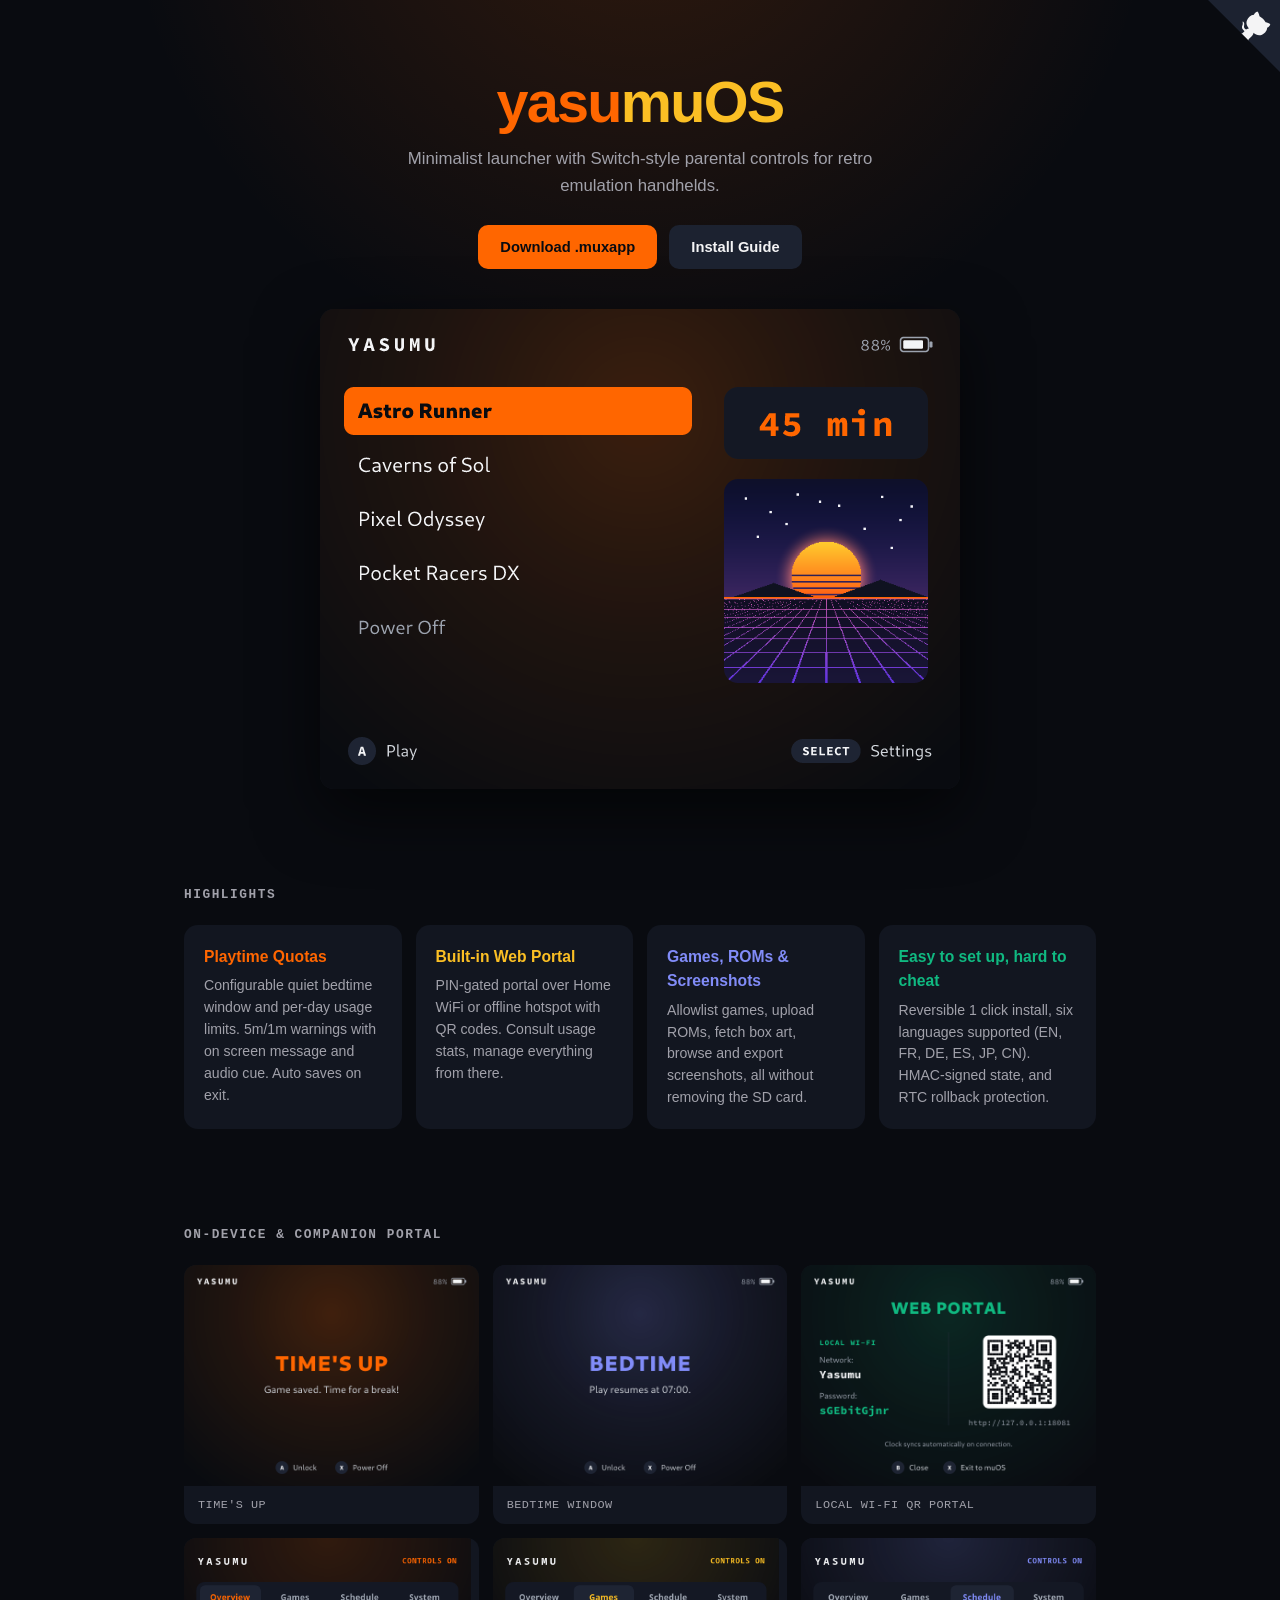
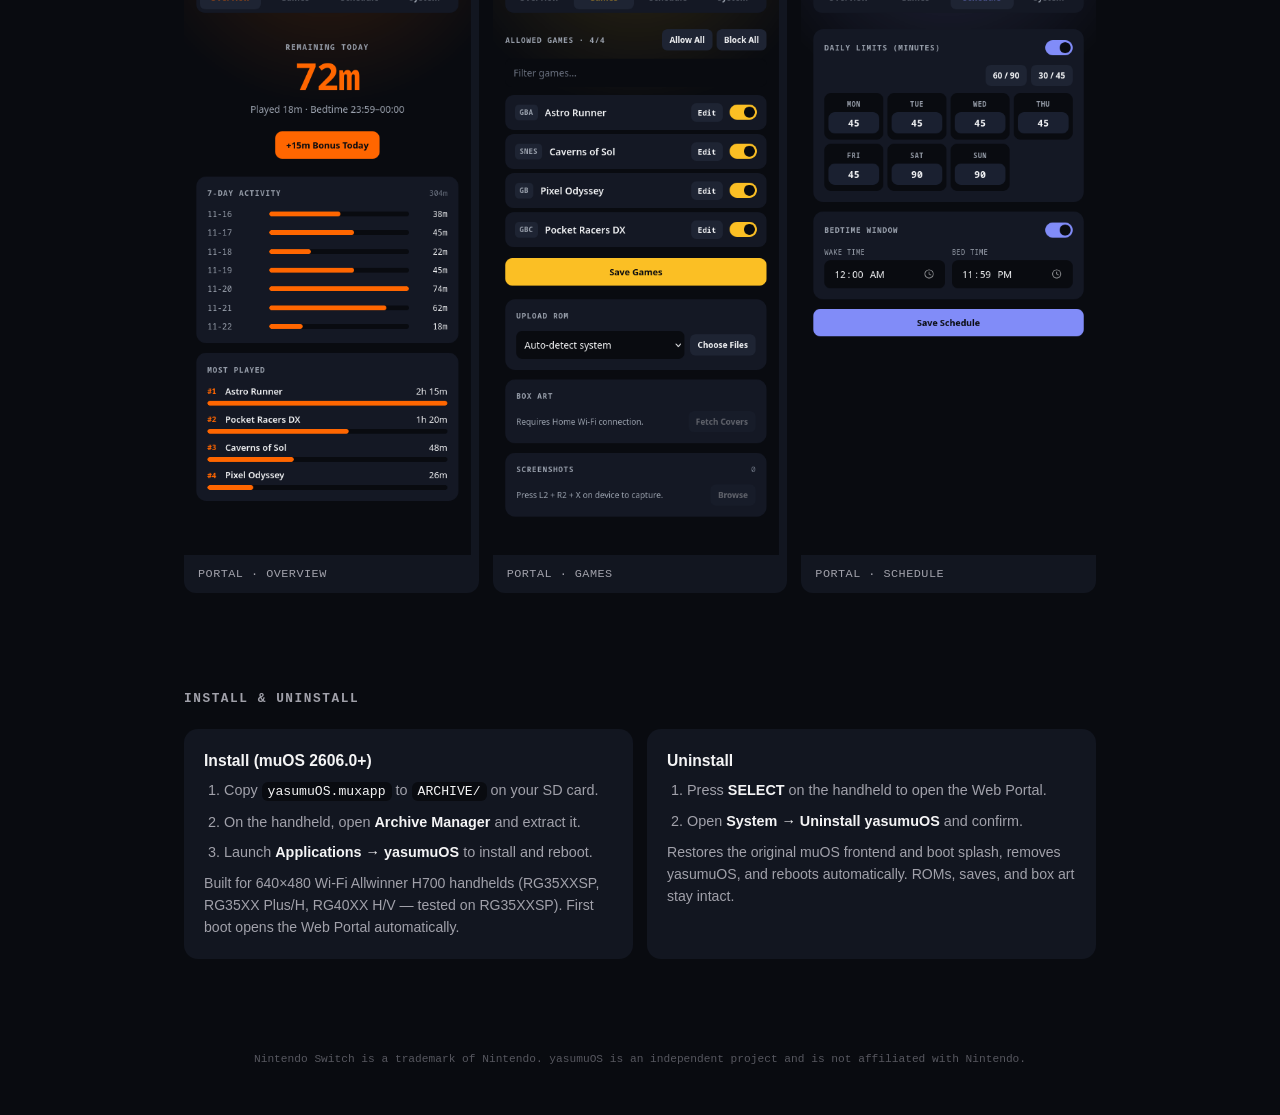
==== docs/index.html @ 2303b462 "Update index.html" ====
<!DOCTYPE html>
<html lang="en">
<head>
<meta charset="utf-8">
<meta name="viewport" content="width=device-width, initial-scale=1">
<title>yasumuOS — Switch-Style Parental Controls for muOS Handhelds</title>
<meta name="description" content="Minimalist launcher with Switch-style parental controls for retro emulation handhelds.">
<style>
  :root {
    --bg: #090B10;
    --surface: #121620;
    --surface-hi: #1C2230;
    --text: #F4F4F5;
    --muted: #A1A1AA;
    --dim: #71717A;
    --orange: #FF6600;
    --amber: #FBBF24;
    --indigo: #818CF8;
    --emerald: #10B981;
    --sans: -apple-system, BlinkMacSystemFont, "Segoe UI", Roboto, Helvetica, Arial, sans-serif;
    --mono: ui-monospace, SFMono-Regular, Menlo, Monaco, Consolas, monospace;
  }
  * { box-sizing: border-box; margin: 0; padding: 0; }
  html { scroll-behavior: smooth; }
  body {
    font-family: var(--sans);
    background: var(--bg);
    color: var(--text);
    line-height: 1.55;
    -webkit-font-smoothing: antialiased;
    min-height: 100vh;
    background-image: radial-gradient(circle 720px at 50% -140px, rgba(255, 102, 0, 0.16), transparent 72%);
    background-repeat: no-repeat;
  }

  /* GitHub Corner */
  .github-corner svg {
    fill: var(--surface-hi);
    color: var(--text);
    position: fixed;
    top: 0;
    right: 0;
    z-index: 50;
    transition: fill 0.2s ease;
  }
  .github-corner:hover svg { fill: var(--orange); color: var(--bg); }
  .github-corner:hover .octo-arm { animation: octocat-wave 560ms ease-in-out; }
  @keyframes octocat-wave {
    0%, 100% { transform: rotate(0); }
    20%, 60% { transform: rotate(-25deg); }
    40%, 80% { transform: rotate(10deg); }
  }
  @media (max-width: 500px) {
    .github-corner:hover .octo-arm { animation: none; }
    .github-corner .octo-arm { animation: octocat-wave 560ms ease-in-out; }
  }

  .wrap {
    max-width: 960px;
    margin: 0 auto;
    padding: 0 24px;
  }

  /* Hero */
  header {
    padding: 72px 0 48px;
    text-align: center;
  }
  .wordmark {
    font-size: clamp(2.4rem, 6vw, 3.6rem);
    font-weight: 800;
    letter-spacing: -0.03em;
    line-height: 1.05;
  }
  .wordmark .yasu { color: var(--orange); }
  .wordmark .muos { color: var(--amber); }
  .tagline {
    margin: 14px auto 0;
    max-width: 540px;
    color: var(--muted);
    font-size: 1.05rem;
  }
  .cta-row {
    margin-top: 26px;
    display: flex;
    gap: 12px;
    justify-content: center;
    flex-wrap: wrap;
  }
  .btn {
    display: inline-flex;
    align-items: center;
    gap: 8px;
    padding: 11px 22px;
    border-radius: 10px;
    font-weight: 700;
    font-size: 0.92rem;
    text-decoration: none;
    transition: opacity 0.15s ease, transform 0.1s ease;
  }
  .btn:active { transform: scale(0.98); }
  .btn-primary { background: var(--orange); color: var(--bg); }
  .btn-primary:hover { opacity: 0.92; }
  .btn-secondary { background: var(--surface-hi); color: var(--text); }
  .btn-secondary:hover { opacity: 0.88; }

  .hero-shot {
    margin: 40px auto 0;
    max-width: 640px;
    border-radius: 14px;
    overflow: hidden;
    background: var(--surface);
    box-shadow: 0 24px 64px rgba(0, 0, 0, 0.6);
  }
  .hero-shot img { display: block; width: 100%; height: auto; }

  /* Sections */
  section { padding: 48px 0; }
  h2 {
    font-family: var(--mono);
    font-size: 0.8rem;
    font-weight: 700;
    letter-spacing: 0.12em;
    text-transform: uppercase;
    color: var(--muted);
    margin-bottom: 20px;
  }

  /* Feature grid */
  .features {
    display: grid;
    grid-template-columns: repeat(auto-fit, minmax(210px, 1fr));
    gap: 14px;
  }
  .card {
    background: var(--surface);
    border-radius: 14px;
    padding: 20px;
  }
  .card h3 {
    font-size: 0.98rem;
    font-weight: 700;
    margin-bottom: 6px;
  }
  .card p {
    font-size: 0.88rem;
    color: var(--muted);
  }
  .c-orange h3 { color: var(--orange); }
  .c-amber h3 { color: var(--amber); }
  .c-indigo h3 { color: var(--indigo); }
  .c-emerald h3 { color: var(--emerald); }

  /* Screenshots */
  .shot-grid {
    display: grid;
    grid-template-columns: repeat(auto-fit, minmax(260px, 1fr));
    gap: 14px;
  }
  .shot {
    background: var(--surface);
    border-radius: 12px;
    overflow: hidden;
  }
  .shot img { display: block; width: 100%; height: auto; }
  .shot figcaption {
    padding: 10px 14px;
    font-family: var(--mono);
    font-size: 0.74rem;
    color: var(--muted);
    letter-spacing: 0.04em;
  }
  .portal-grid {
    margin-top: 14px;
    display: grid;
    grid-template-columns: repeat(3, 1fr);
    gap: 14px;
  }
  @media (max-width: 640px) {
    .portal-grid { grid-template-columns: 1fr; max-width: 320px; margin-left: auto; margin-right: auto; }
  }

  /* Install / Uninstall */
  .two-col {
    display: grid;
    grid-template-columns: repeat(auto-fit, minmax(290px, 1fr));
    gap: 14px;
  }
  ol {
    padding-left: 20px;
    font-size: 0.9rem;
    color: var(--muted);
  }
  ol li { margin-bottom: 8px; }
  ol li strong { color: var(--text); }
  code, pre {
    font-family: var(--mono);
    font-size: 0.82rem;
    background: var(--bg);
    color: var(--text);
    border-radius: 6px;
  }
  code { padding: 2px 6px; }
  pre {
    padding: 12px 14px;
    margin: 10px 0;
    overflow-x: auto;
  }
  .note {
    margin-top: 10px;
    font-size: 0.82rem;
    color: var(--dim);
  }

  footer {
    padding: 36px 0 48px;
    text-align: center;
    font-family: var(--mono);
    font-size: 0.76rem;
    color: var(--dim);
  }
  footer a { color: var(--muted); text-decoration: none; }
  footer a:hover { color: var(--text); }
</style>
</head>
<body>

<a href="https://github.com/t0mg/yasumuOS" class="github-corner" aria-label="View source on GitHub">
  <svg width="72" height="72" viewBox="0 0 250 250" aria-hidden="true">
    <path d="M0,0 L115,115 L130,115 L142,142 L250,250 L250,0 Z"></path>
    <path d="M128.3,109.0 C113.8,99.7 119.0,89.6 119.0,89.6 C122.0,82.7 120.5,78.6 120.5,78.6 C119.2,72.0 123.4,76.3 123.4,76.3 C127.3,80.9 125.5,87.3 125.5,87.3 C122.9,97.6 130.6,101.9 134.4,103.2" fill="currentColor" style="transform-origin: 130px 106px;" class="octo-arm"></path>
    <path d="M115.0,115.0 C114.9,115.1 118.7,116.5 119.8,115.4 L133.7,101.6 C136.9,99.2 139.9,98.4 142.2,98.6 C133.8,88.0 127.5,74.4 143.8,58.0 C148.5,53.4 154.0,51.2 159.7,51.0 C160.3,49.4 163.2,43.6 171.4,40.1 C171.4,40.1 176.1,42.5 178.8,56.2 C183.1,58.6 187.2,61.8 190.9,65.4 C194.5,69.0 197.7,73.2 200.1,77.6 C213.8,80.2 216.3,84.9 216.3,84.9 C212.7,93.1 206.9,96.0 205.4,96.6 C205.1,102.4 203.0,107.8 198.3,112.5 C181.9,128.9 168.3,122.5 157.7,114.1 C157.9,116.9 156.7,120.9 152.7,124.9 L141.0,136.5 C139.8,137.7 141.6,141.9 141.8,141.8 Z" fill="currentColor" class="octo-body"></path>
  </svg>
</a>

<div class="wrap">
  <header>
    <h1 class="wordmark"><span class="yasu">yasu</span><span class="muos">muOS</span></h1>
    <p class="tagline">Minimalist launcher with Switch-style parental controls for retro emulation handhelds.</p>
    <div class="cta-row">
      <a class="btn btn-primary" href="https://github.com/t0mg/yasumuOS/releases/latest">Download .muxapp</a>
      <a class="btn btn-secondary" href="#install">Install Guide</a>
    </div>
    <figure class="hero-shot">
      <img src="images/launcher.png" alt="yasumuOS game launcher with box art and remaining playtime">
    </figure>
  </header>

  <section>
    <h2>Highlights</h2>
    <div class="features">
      <div class="card c-orange">
        <h3>Playtime Quotas</h3>
        <p>Configurable quiet bedtime window and per-day usage limits. 5m/1m warnings with on screen message and audio cue. Auto saves on exit.</p>
      </div>
      <div class="card c-amber">
        <h3>Built-in Web Portal</h3>
        <p>PIN-gated portal over Home WiFi or offline hotspot with QR codes. Consult usage stats, manage everything from there.</p>
      </div>
      <div class="card c-indigo">
        <h3>Games, ROMs &amp; Screenshots</h3>
        <p>Allowlist games, upload ROMs, fetch box art, browse and export screenshots, all without removing the SD card.</p>
      </div>
      <div class="card c-emerald">
        <h3>Easy to set up, hard to cheat</h3>
        <p>Reversible 1 click install, six languages supported (EN, FR, DE, ES, JP, CN). HMAC-signed state, and RTC rollback protection.</p>
      </div>
    </div>
  </section>

  <section>
    <h2>On-Device &amp; Companion Portal</h2>
    <div class="shot-grid">
      <figure class="shot">
        <img src="images/time-up.png" alt="Time's Up lock screen">
        <figcaption>TIME'S UP</figcaption>
      </figure>
      <figure class="shot">
        <img src="images/bedtime.png" alt="Bedtime lock screen">
        <figcaption>BEDTIME WINDOW</figcaption>
      </figure>
      <figure class="shot">
        <img src="images/portal-qr.png" alt="On-device Web Portal QR screen">
        <figcaption>LOCAL WI-FI QR PORTAL</figcaption>
      </figure>
    </div>
    <div class="portal-grid">
      <figure class="shot">
        <img src="images/web-overview.png" alt="Web Portal Overview tab">
        <figcaption>PORTAL · OVERVIEW</figcaption>
      </figure>
      <figure class="shot">
        <img src="images/web-games.png" alt="Web Portal Games tab">
        <figcaption>PORTAL · GAMES</figcaption>
      </figure>
      <figure class="shot">
        <img src="images/web-schedule.png" alt="Web Portal Schedule tab">
        <figcaption>PORTAL · SCHEDULE</figcaption>
      </figure>
    </div>
  </section>

  <section id="install">
    <h2>Install &amp; Uninstall</h2>
    <div class="two-col">
      <div class="card">
        <h3>Install (muOS 2606.0+)</h3>
        <ol>
          <li>Copy <code>yasumuOS.muxapp</code> to <code>ARCHIVE/</code> on your SD card.</li>
          <li>On the handheld, open <strong>Archive Manager</strong> and extract it.</li>
          <li>Launch <strong>Applications → yasumuOS</strong> to install and reboot.</li>
        </ol>
        <p class="note">Built for 640×480 Wi-Fi Allwinner H700 handhelds (RG35XXSP, RG35XX Plus/H, RG40XX H/V — tested on RG35XXSP). First boot opens the Web Portal automatically.</p>
      </div>
      <div class="card">
        <h3>Uninstall</h3>
        <ol>
          <li>Press <strong>SELECT</strong> on the handheld to open the Web Portal.</li>
          <li>Open <strong>System → Uninstall yasumuOS</strong> and confirm.</li>
        </ol>
        <p class="note">Restores the original muOS frontend and boot splash, removes yasumuOS, and reboots automatically. ROMs, saves, and box art stay intact.</p>
      </div>
    </div>
  </section>

  <footer>
    <div style="margin-top:8px; font-size:0.7rem; opacity:0.75;">Nintendo Switch is a trademark of Nintendo. yasumuOS is an independent project and is not affiliated with Nintendo.</div>
  </footer>
</div>

</body>
</html>
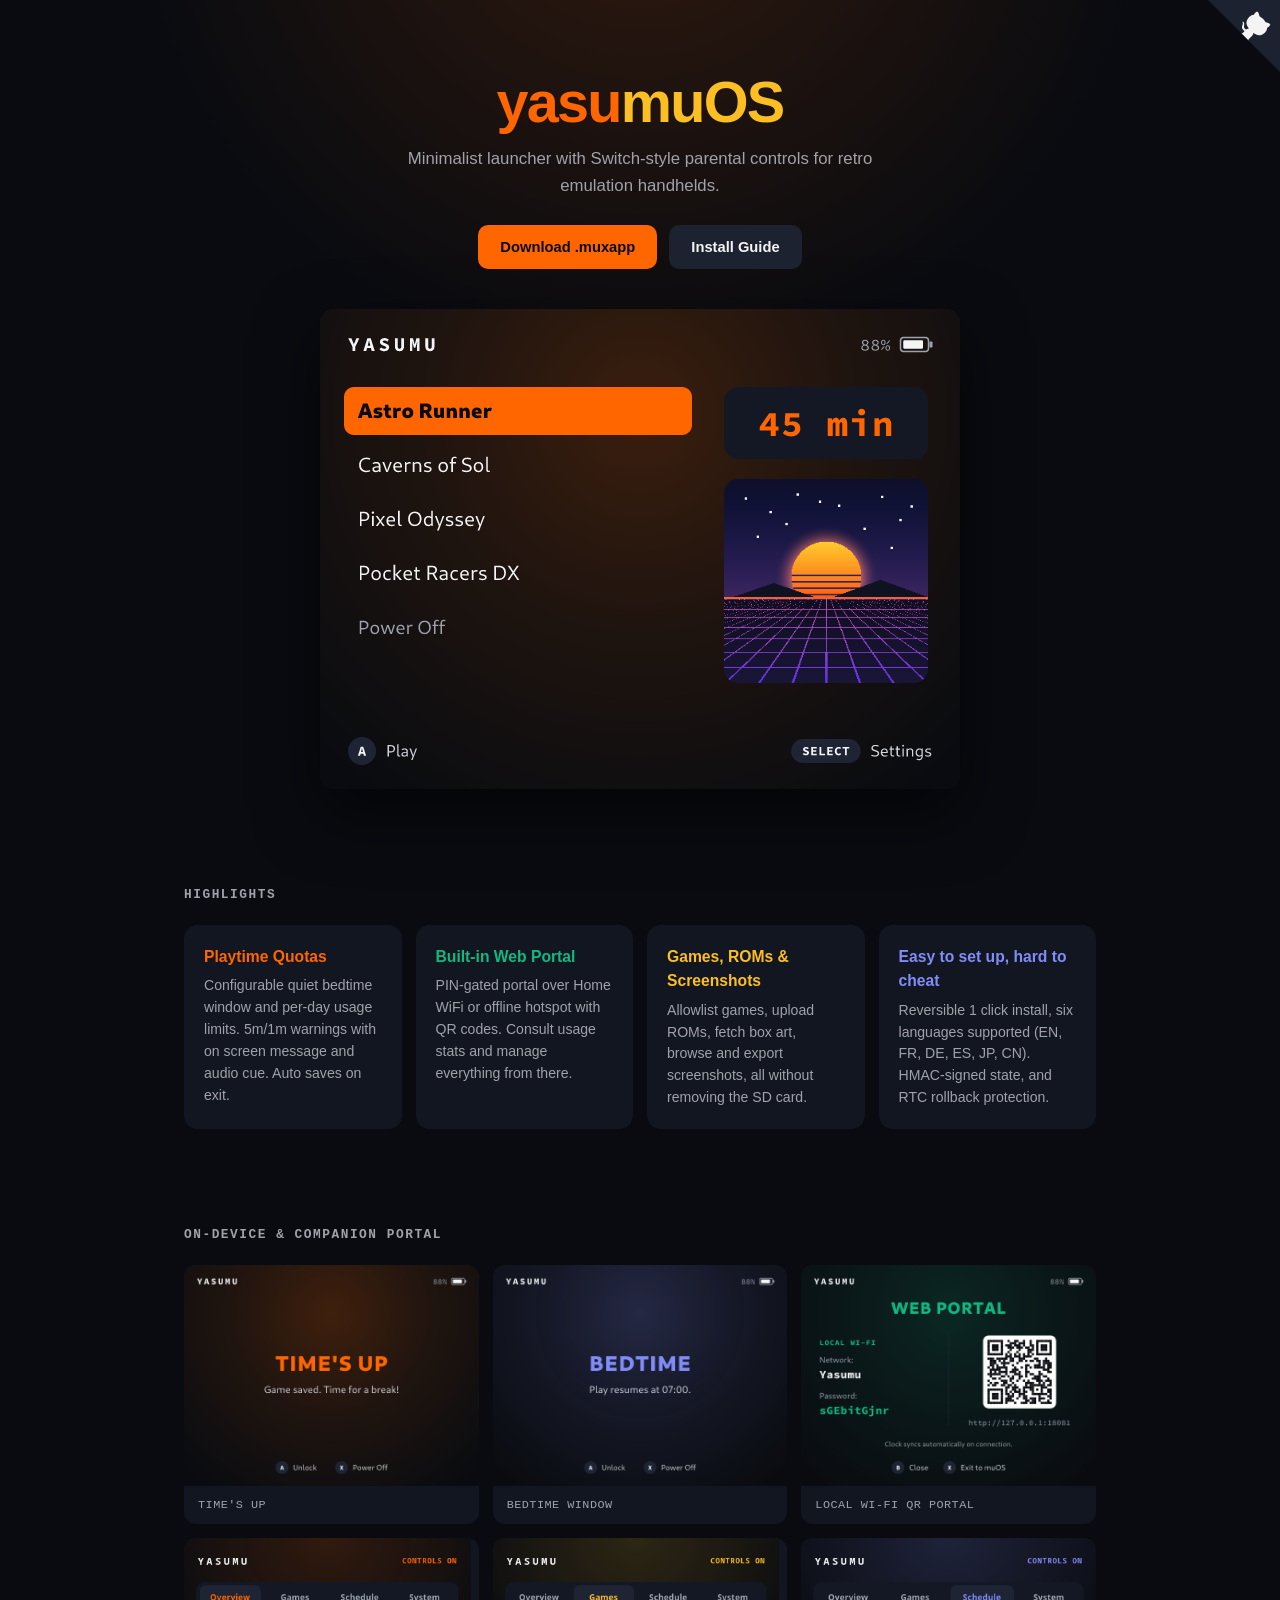
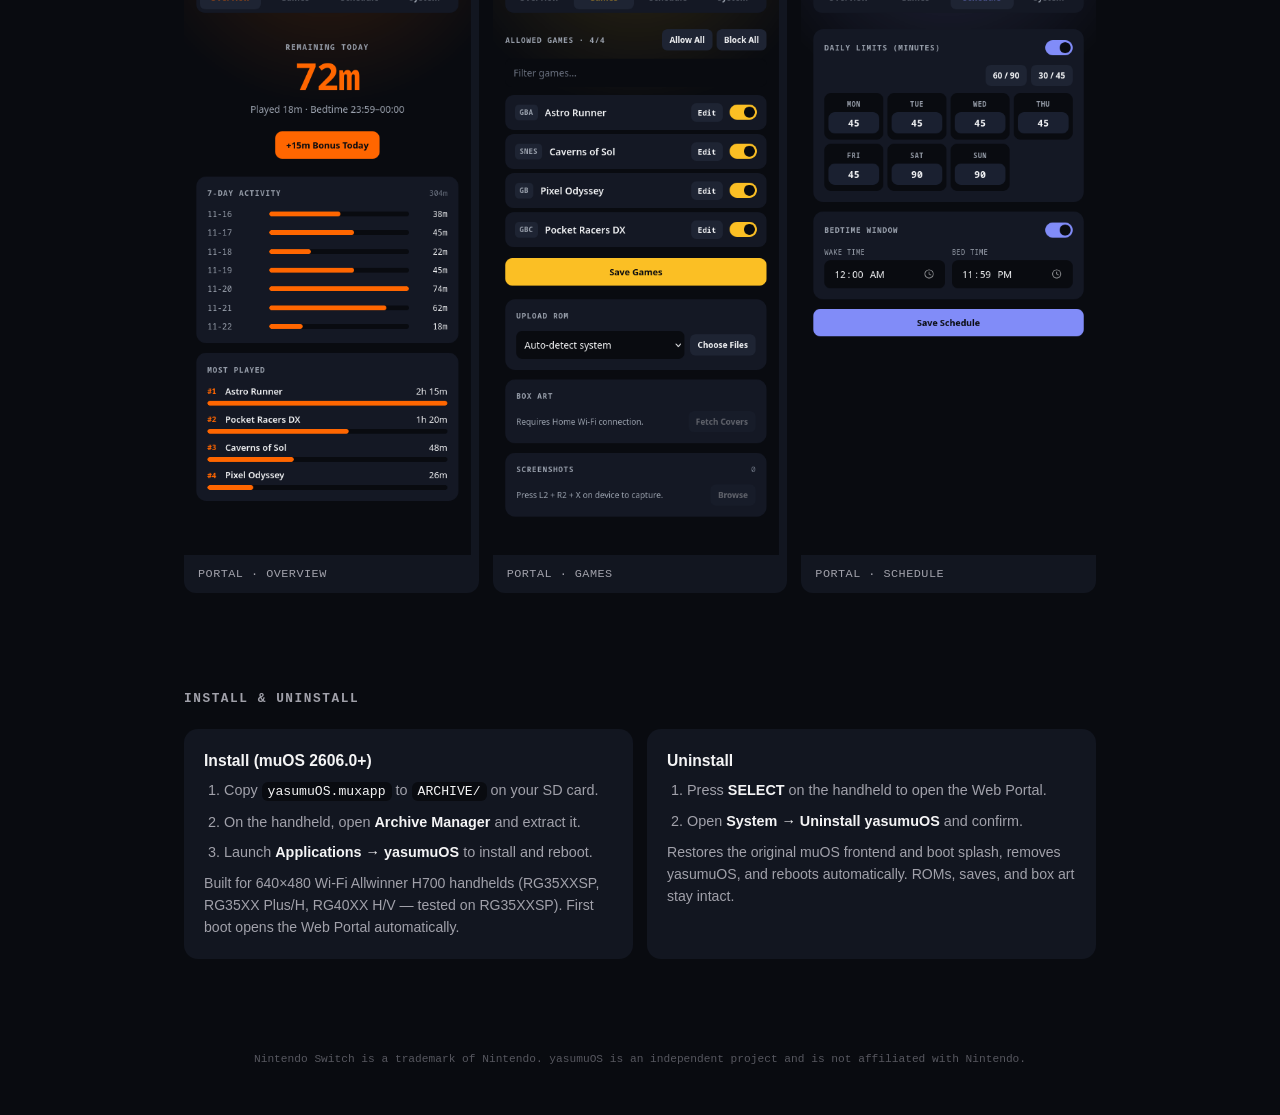
==== commit 23ac28a6: "Update index.html" ====
--- a/docs/index.html
+++ b/docs/index.html
@@ -253,15 +253,15 @@
         <h3>Playtime Quotas</h3>
         <p>Configurable quiet bedtime window and per-day usage limits. 5m/1m warnings with on screen message and audio cue. Auto saves on exit.</p>
       </div>
+      <div class="card c-emerald">
+        <h3>Built-in Web Portal</h3>
+        <p>PIN-gated portal over Home WiFi or offline hotspot with QR codes. Consult usage stats and manage everything from there.</p>
+      </div>
       <div class="card c-amber">
-        <h3>Built-in Web Portal</h3>
-        <p>PIN-gated portal over Home WiFi or offline hotspot with QR codes. Consult usage stats, manage everything from there.</p>
-      </div>
-      <div class="card c-indigo">
         <h3>Games, ROMs &amp; Screenshots</h3>
         <p>Allowlist games, upload ROMs, fetch box art, browse and export screenshots, all without removing the SD card.</p>
       </div>
-      <div class="card c-emerald">
+      <div class="card c-indigo">
         <h3>Easy to set up, hard to cheat</h3>
         <p>Reversible 1 click install, six languages supported (EN, FR, DE, ES, JP, CN). HMAC-signed state, and RTC rollback protection.</p>
       </div>
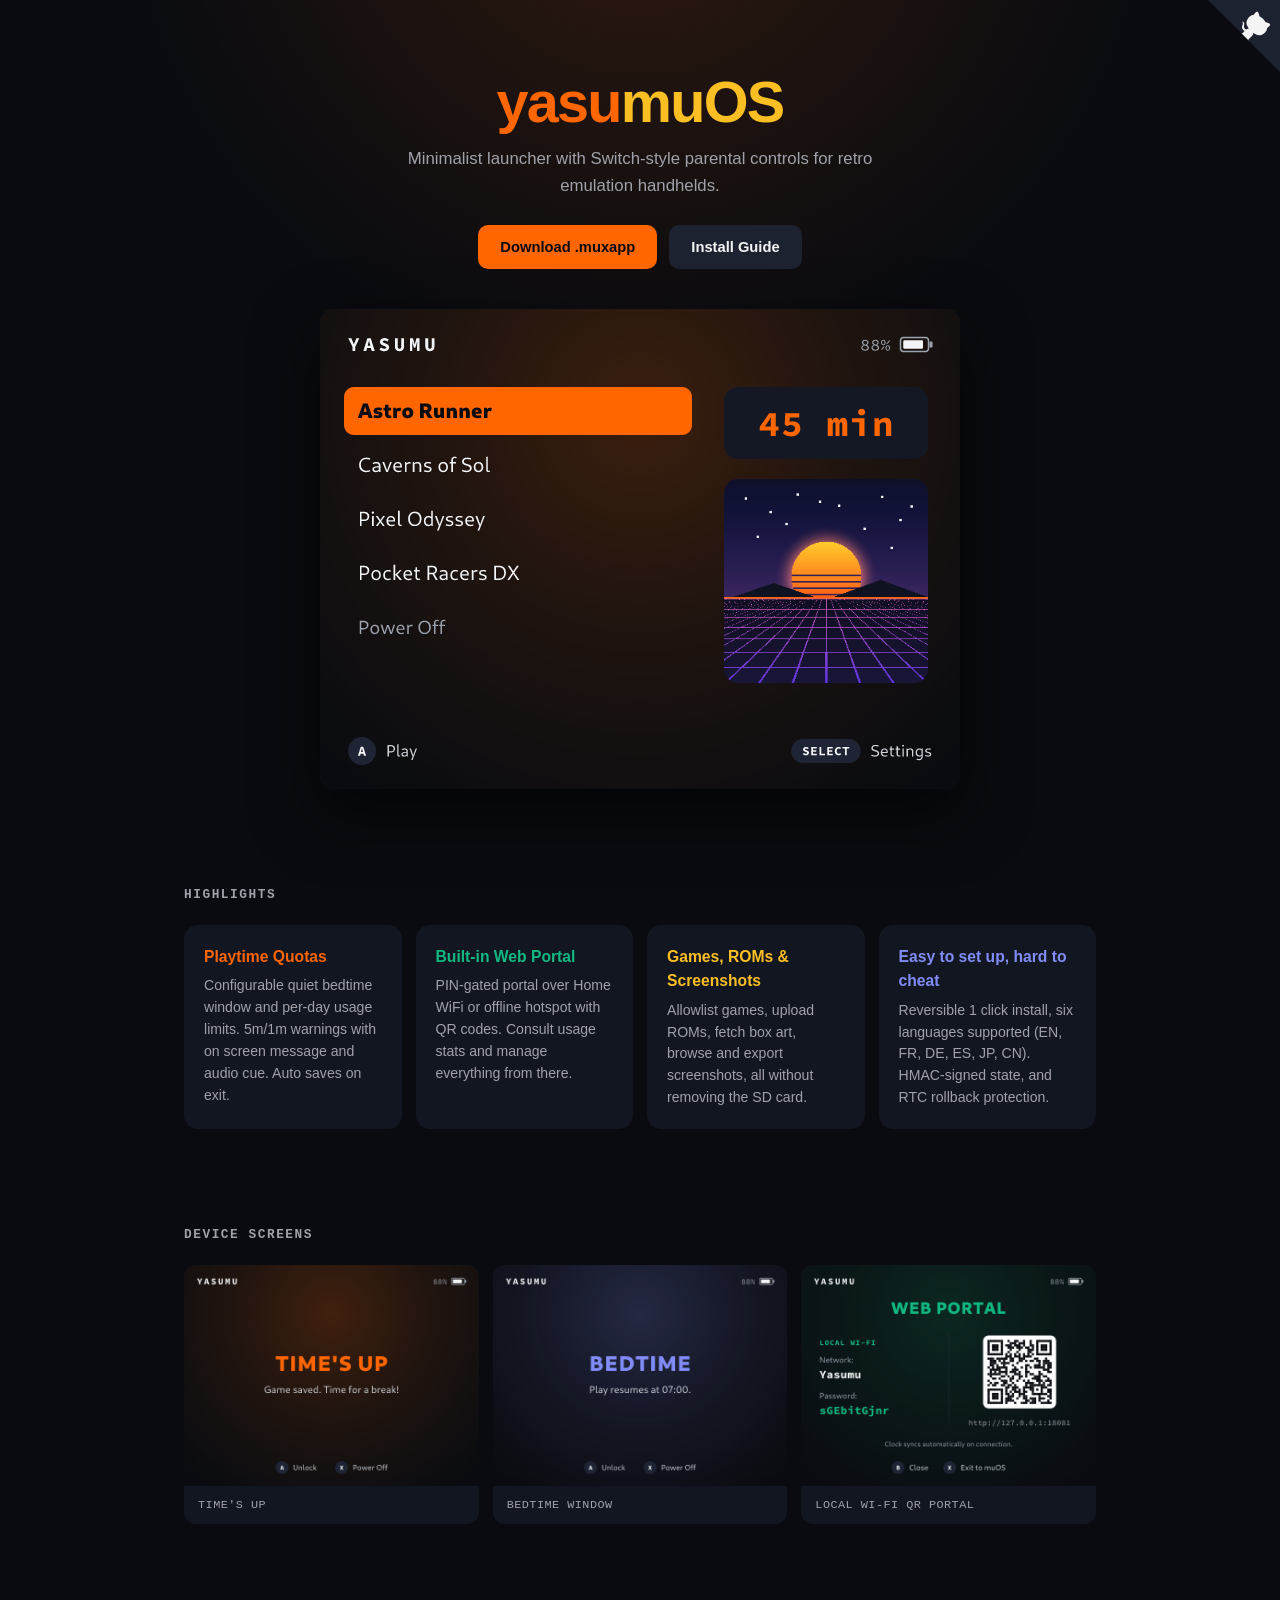
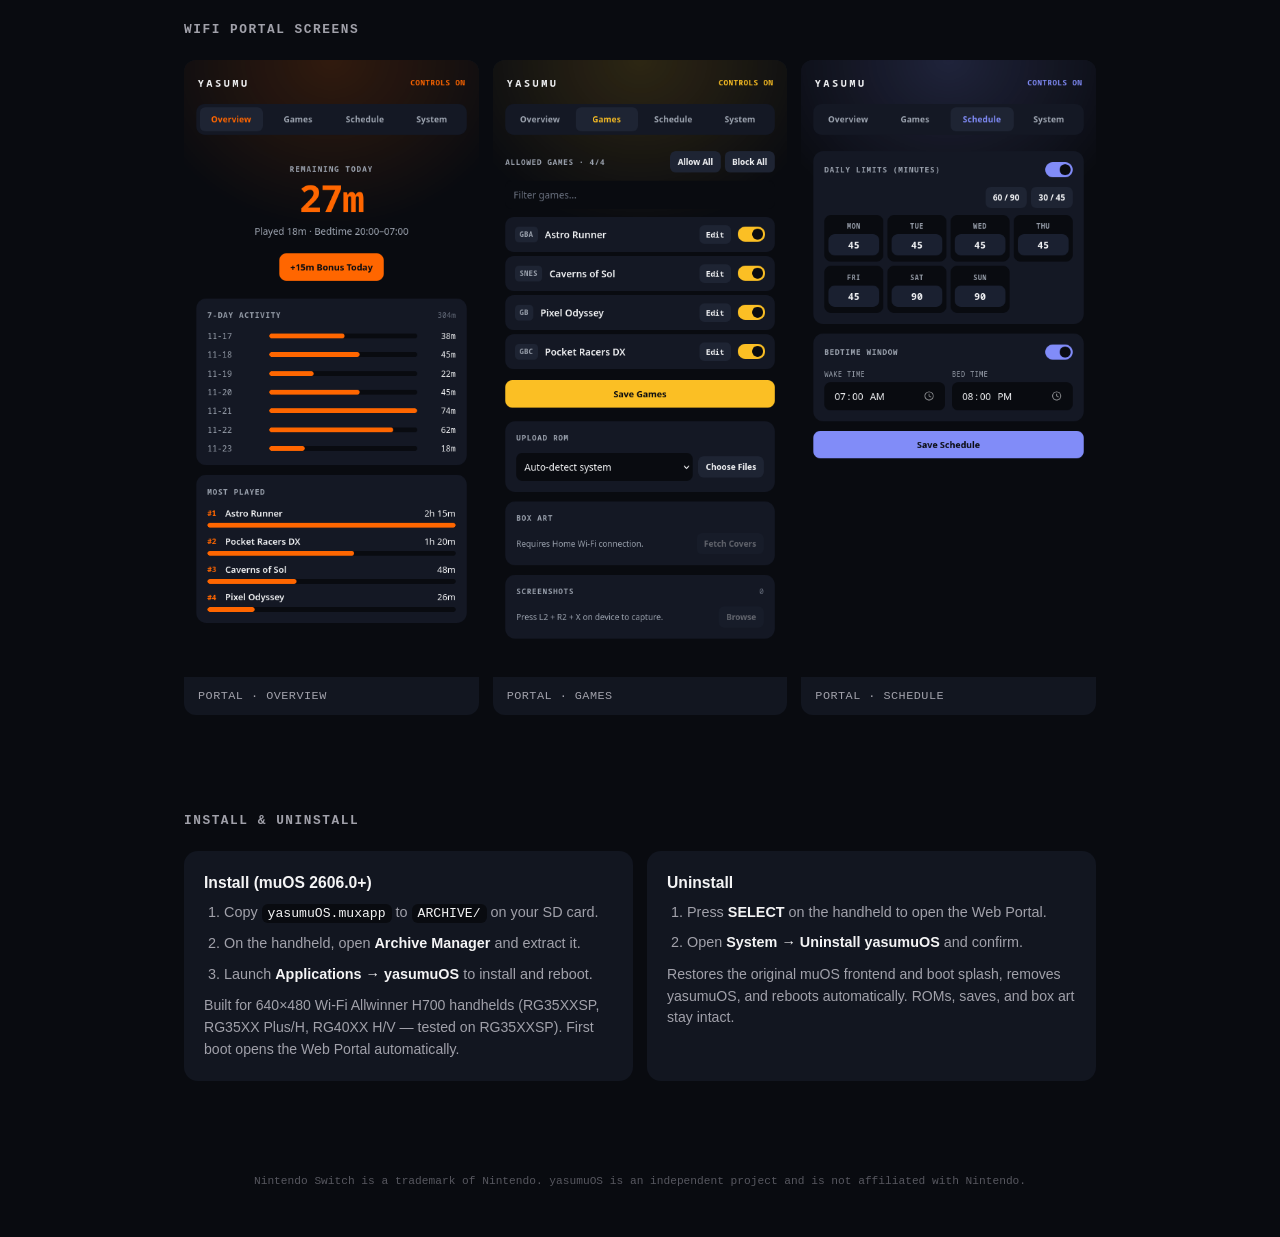
==== commit fcc624f2: "Update index.html" ====
--- a/docs/index.html
+++ b/docs/index.html
@@ -269,7 +269,7 @@
   </section>
 
   <section>
-    <h2>On-Device &amp; Companion Portal</h2>
+    <h2>Device screens</h2>
     <div class="shot-grid">
       <figure class="shot">
         <img src="images/time-up.png" alt="Time's Up lock screen">
@@ -284,6 +284,10 @@
         <figcaption>LOCAL WI-FI QR PORTAL</figcaption>
       </figure>
     </div>
+  </section>
+    
+  <section>
+    <h2>WiFi Portal screens</h2>
     <div class="portal-grid">
       <figure class="shot">
         <img src="images/web-overview.png" alt="Web Portal Overview tab">
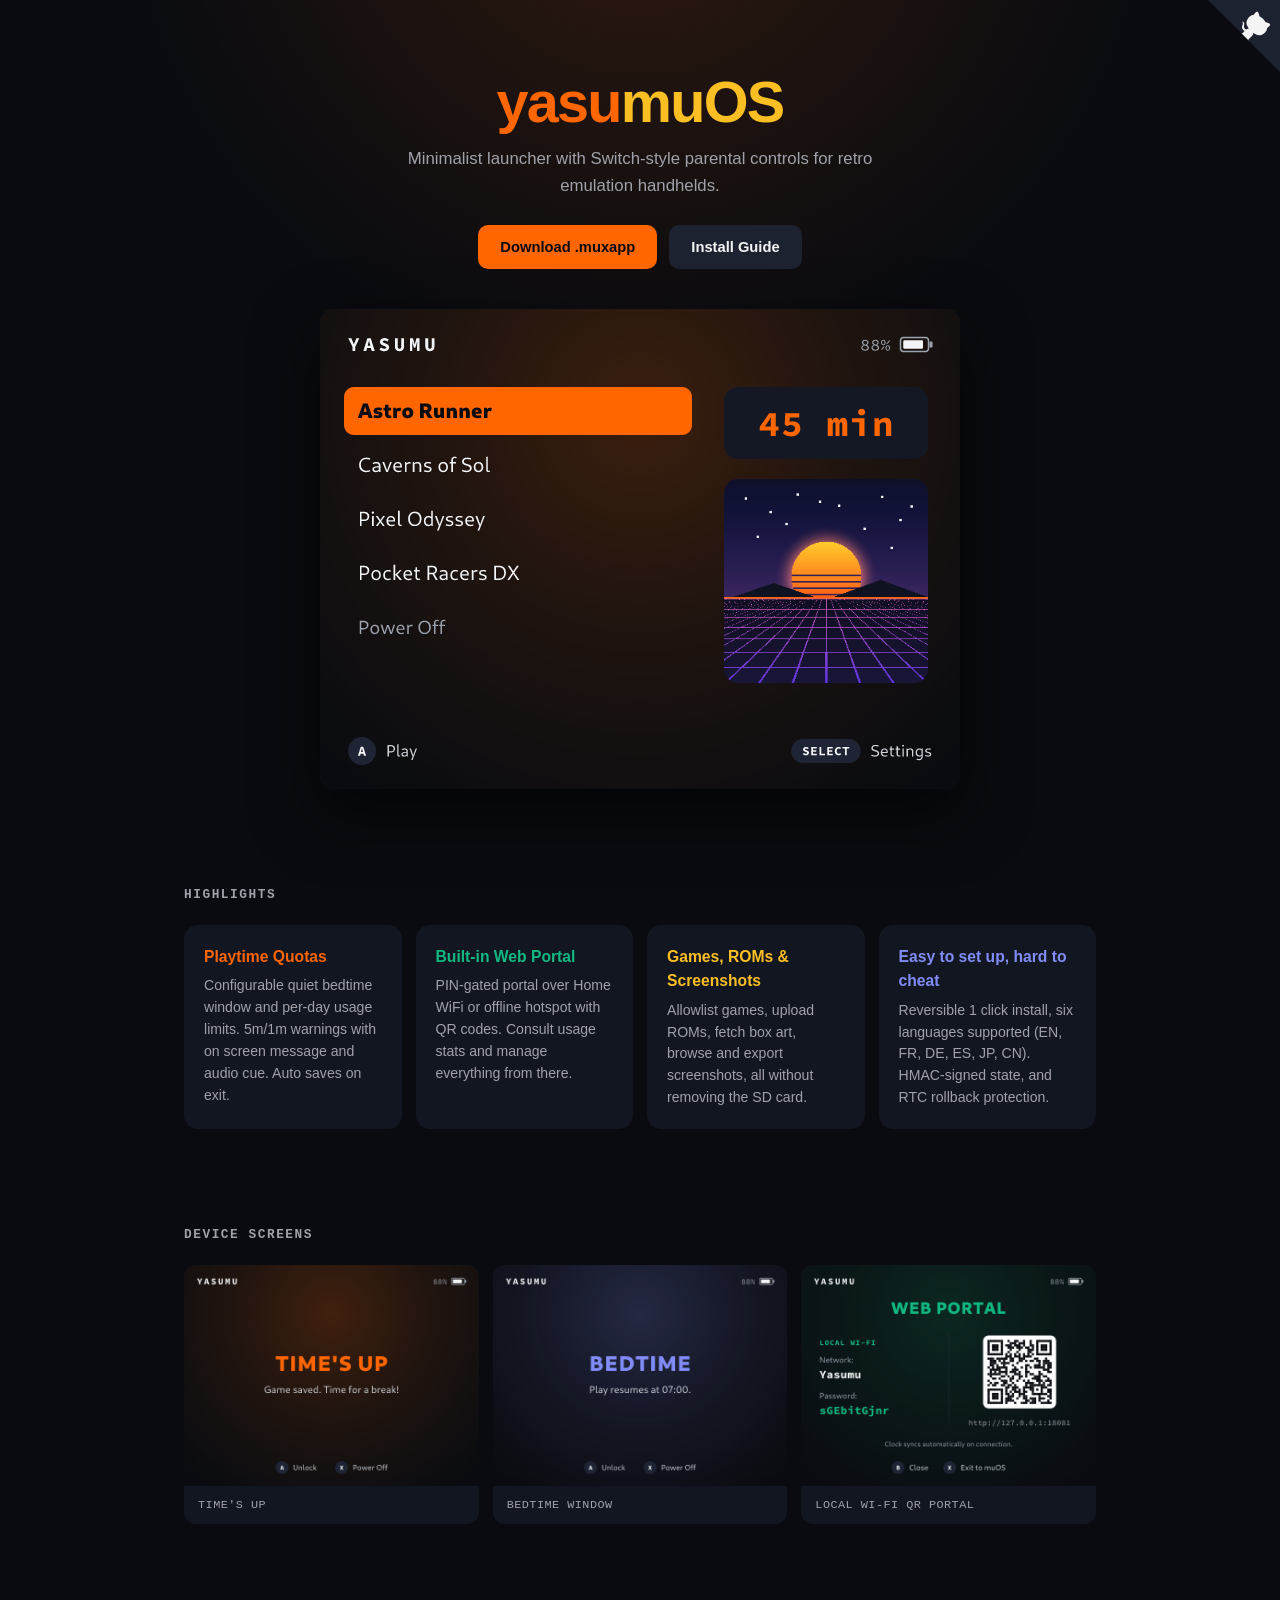
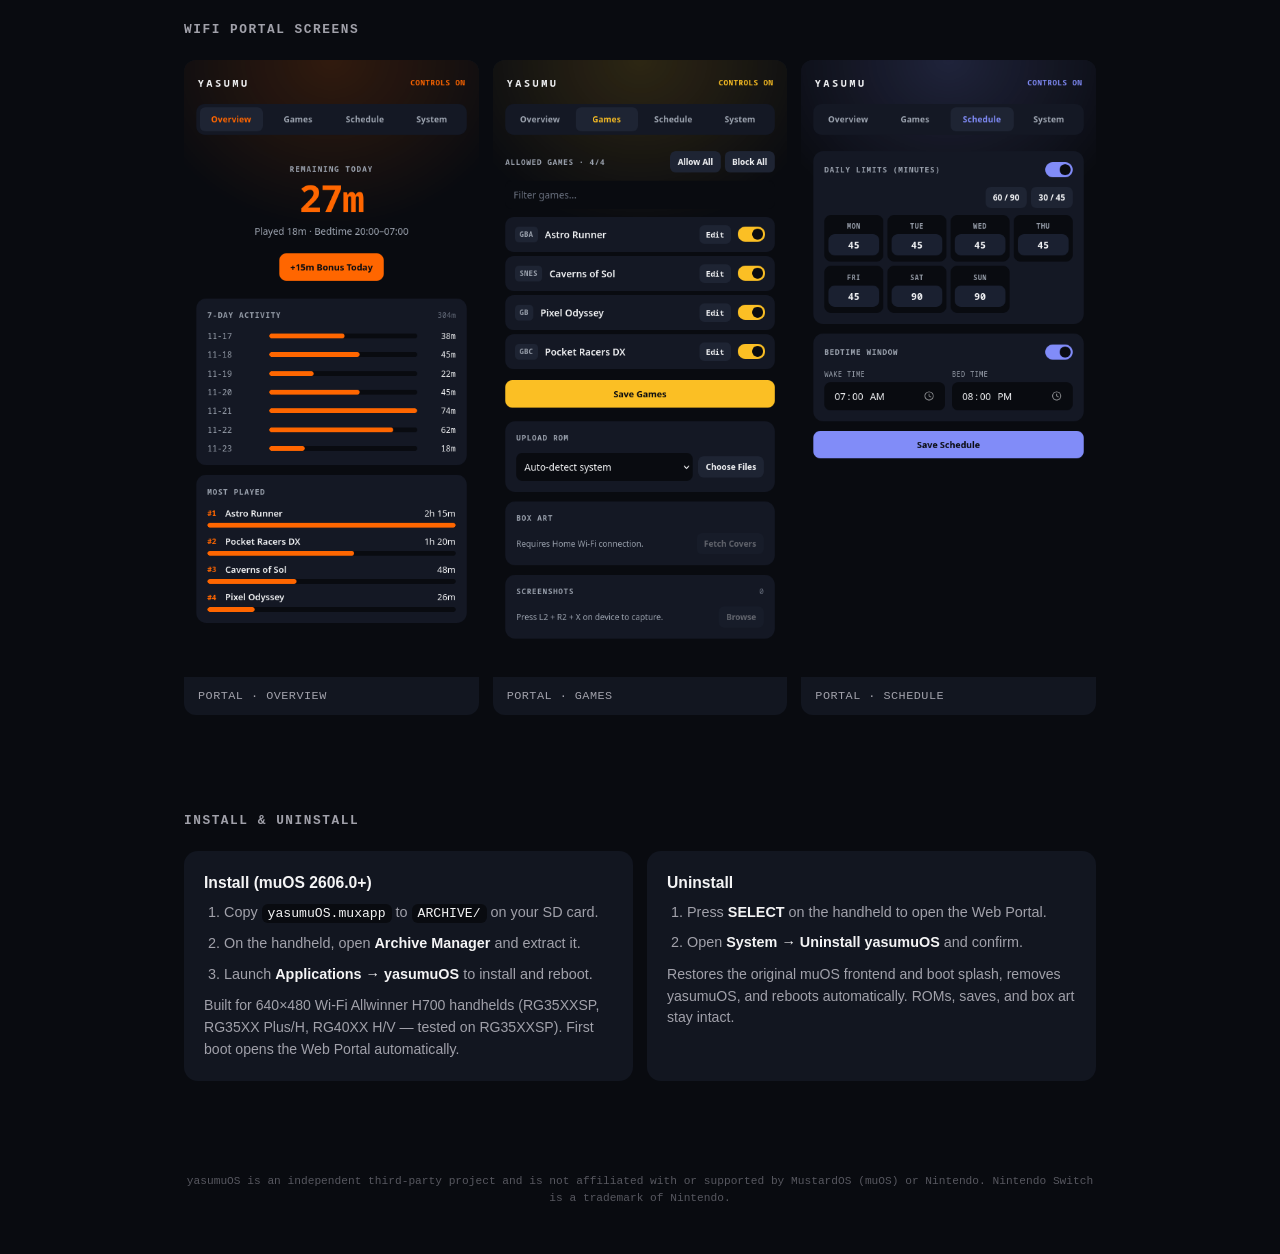
==== commit 1b51fb4a: "Clarify independent third-party status in README and website footer" ====
--- a/docs/index.html
+++ b/docs/index.html
@@ -5,6 +5,7 @@
 <meta name="viewport" content="width=device-width, initial-scale=1">
 <title>yasumuOS — Switch-Style Parental Controls for muOS Handhelds</title>
 <meta name="description" content="Minimalist launcher with Switch-style parental controls for retro emulation handhelds.">
+<link rel="icon" type="image/svg+xml" href="data:image/svg+xml,%3Csvg xmlns='http://www.w3.org/2000/svg' viewBox='0 0 64 64'%3E%3Crect x='2' y='2' width='60' height='60' rx='13' fill='%23090B10'/%3E%3Cpolygon points='49,14 39,14 29,34 36,36' fill='%23FBBF24'/%3E%3Cpolygon points='15,14 25,14 36,34 28,37' fill='%23FF6600'/%3E%3Crect x='27.5' y='31' width='9' height='20' rx='4' fill='%23FF6600'/%3E%3C/svg%3E">
 <style>
   :root {
     --bg: #090B10;
@@ -328,7 +329,7 @@
   </section>
 
   <footer>
-    <div style="margin-top:8px; font-size:0.7rem; opacity:0.75;">Nintendo Switch is a trademark of Nintendo. yasumuOS is an independent project and is not affiliated with Nintendo.</div>
+    <div style="margin-top:8px; font-size:0.7rem; opacity:0.75;">yasumuOS is an independent third-party project and is not affiliated with or supported by MustardOS (muOS) or Nintendo. Nintendo Switch is a trademark of Nintendo.</div>
   </footer>
 </div>
 
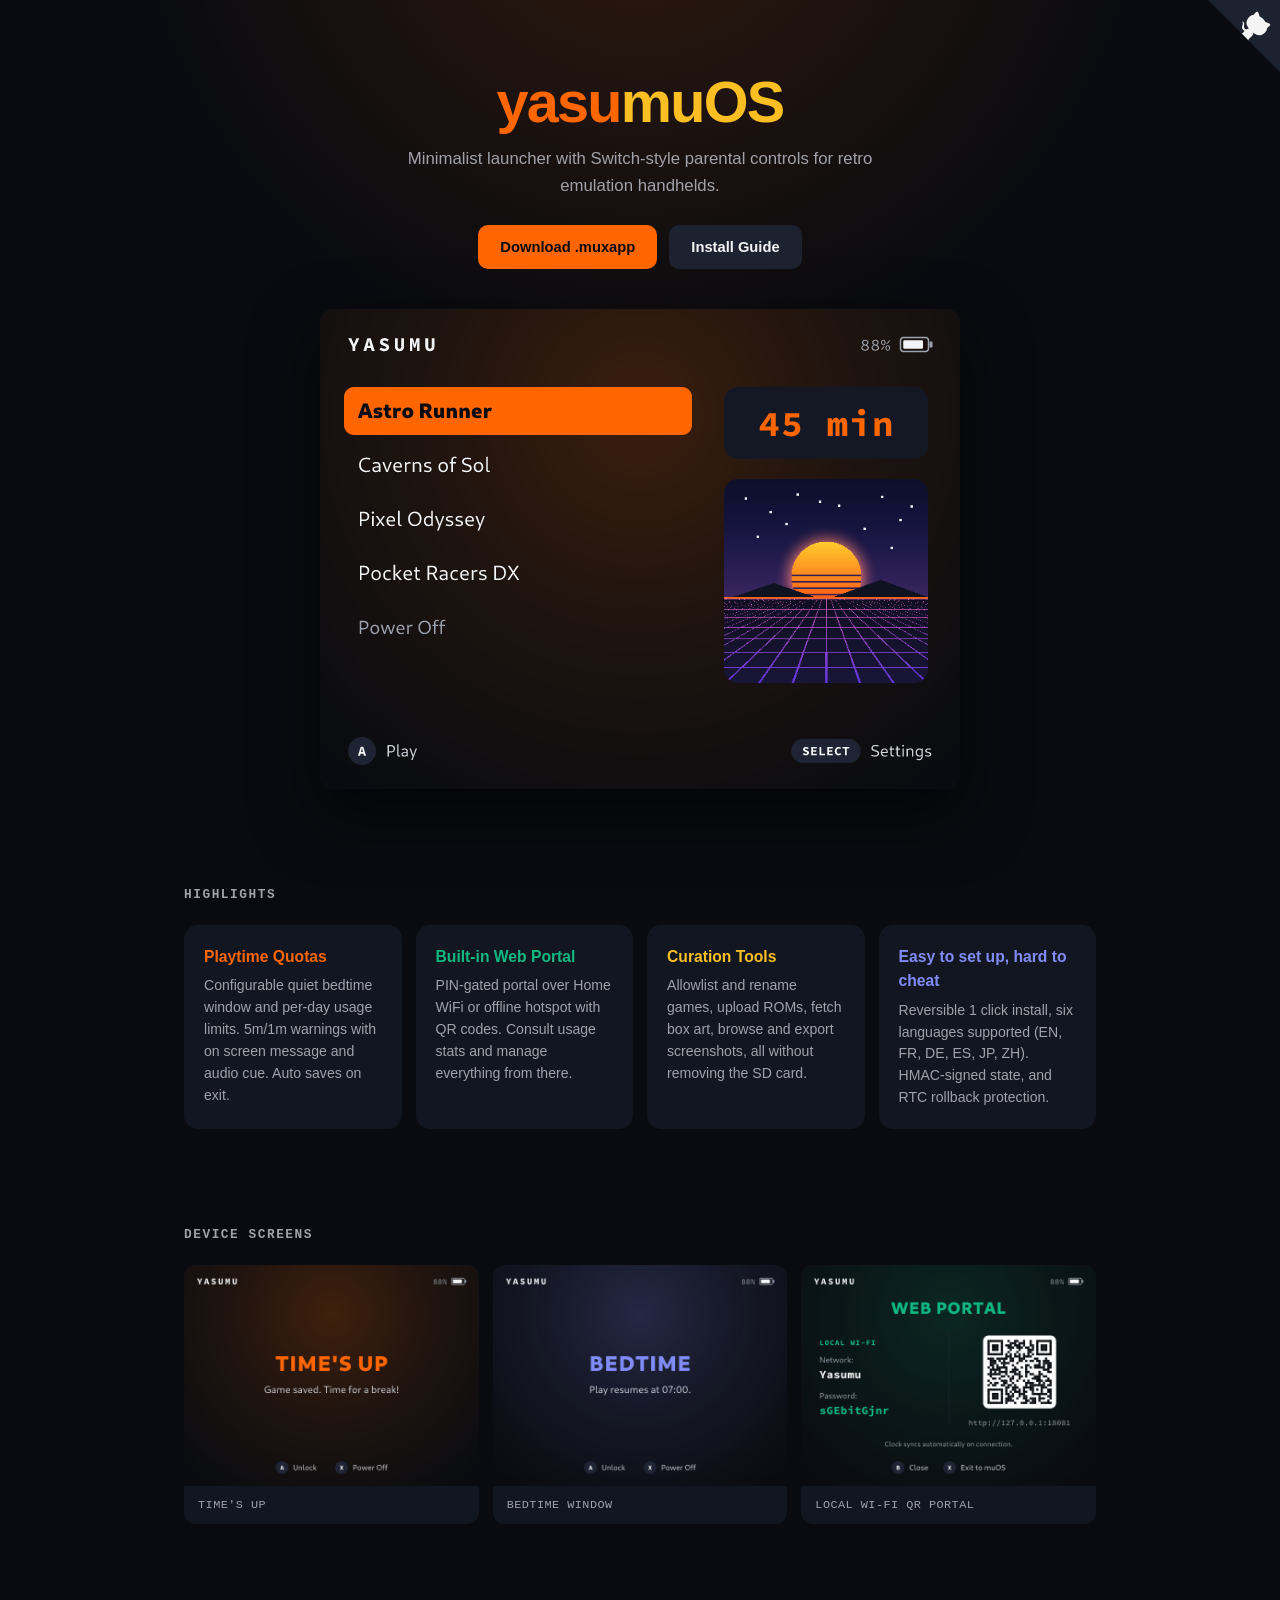
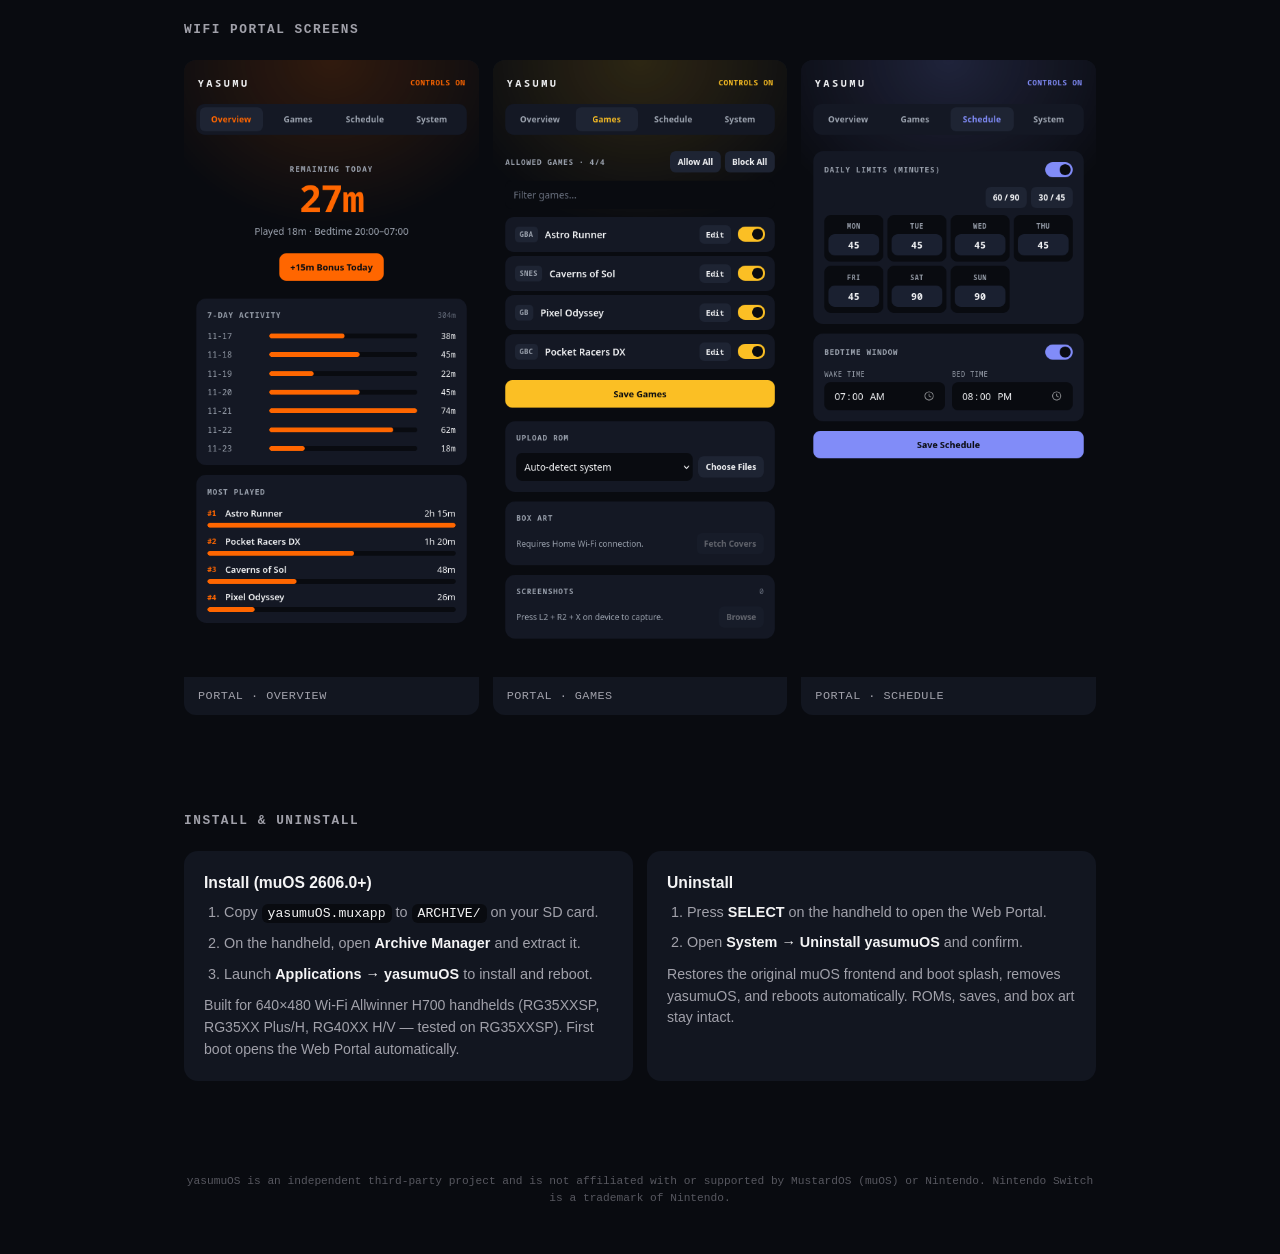
==== commit 6e8ffe67: "Update index.html" ====
--- a/docs/index.html
+++ b/docs/index.html
@@ -259,12 +259,12 @@
         <p>PIN-gated portal over Home WiFi or offline hotspot with QR codes. Consult usage stats and manage everything from there.</p>
       </div>
       <div class="card c-amber">
-        <h3>Games, ROMs &amp; Screenshots</h3>
-        <p>Allowlist games, upload ROMs, fetch box art, browse and export screenshots, all without removing the SD card.</p>
+        <h3>Curation Tools</h3>
+        <p>Allowlist and rename games, upload ROMs, fetch box art, browse and export screenshots, all without removing the SD card.</p>
       </div>
       <div class="card c-indigo">
         <h3>Easy to set up, hard to cheat</h3>
-        <p>Reversible 1 click install, six languages supported (EN, FR, DE, ES, JP, CN). HMAC-signed state, and RTC rollback protection.</p>
+        <p>Reversible 1 click install, six languages supported (EN, FR, DE, ES, JP, ZH). HMAC-signed state, and RTC rollback protection.</p>
       </div>
     </div>
   </section>
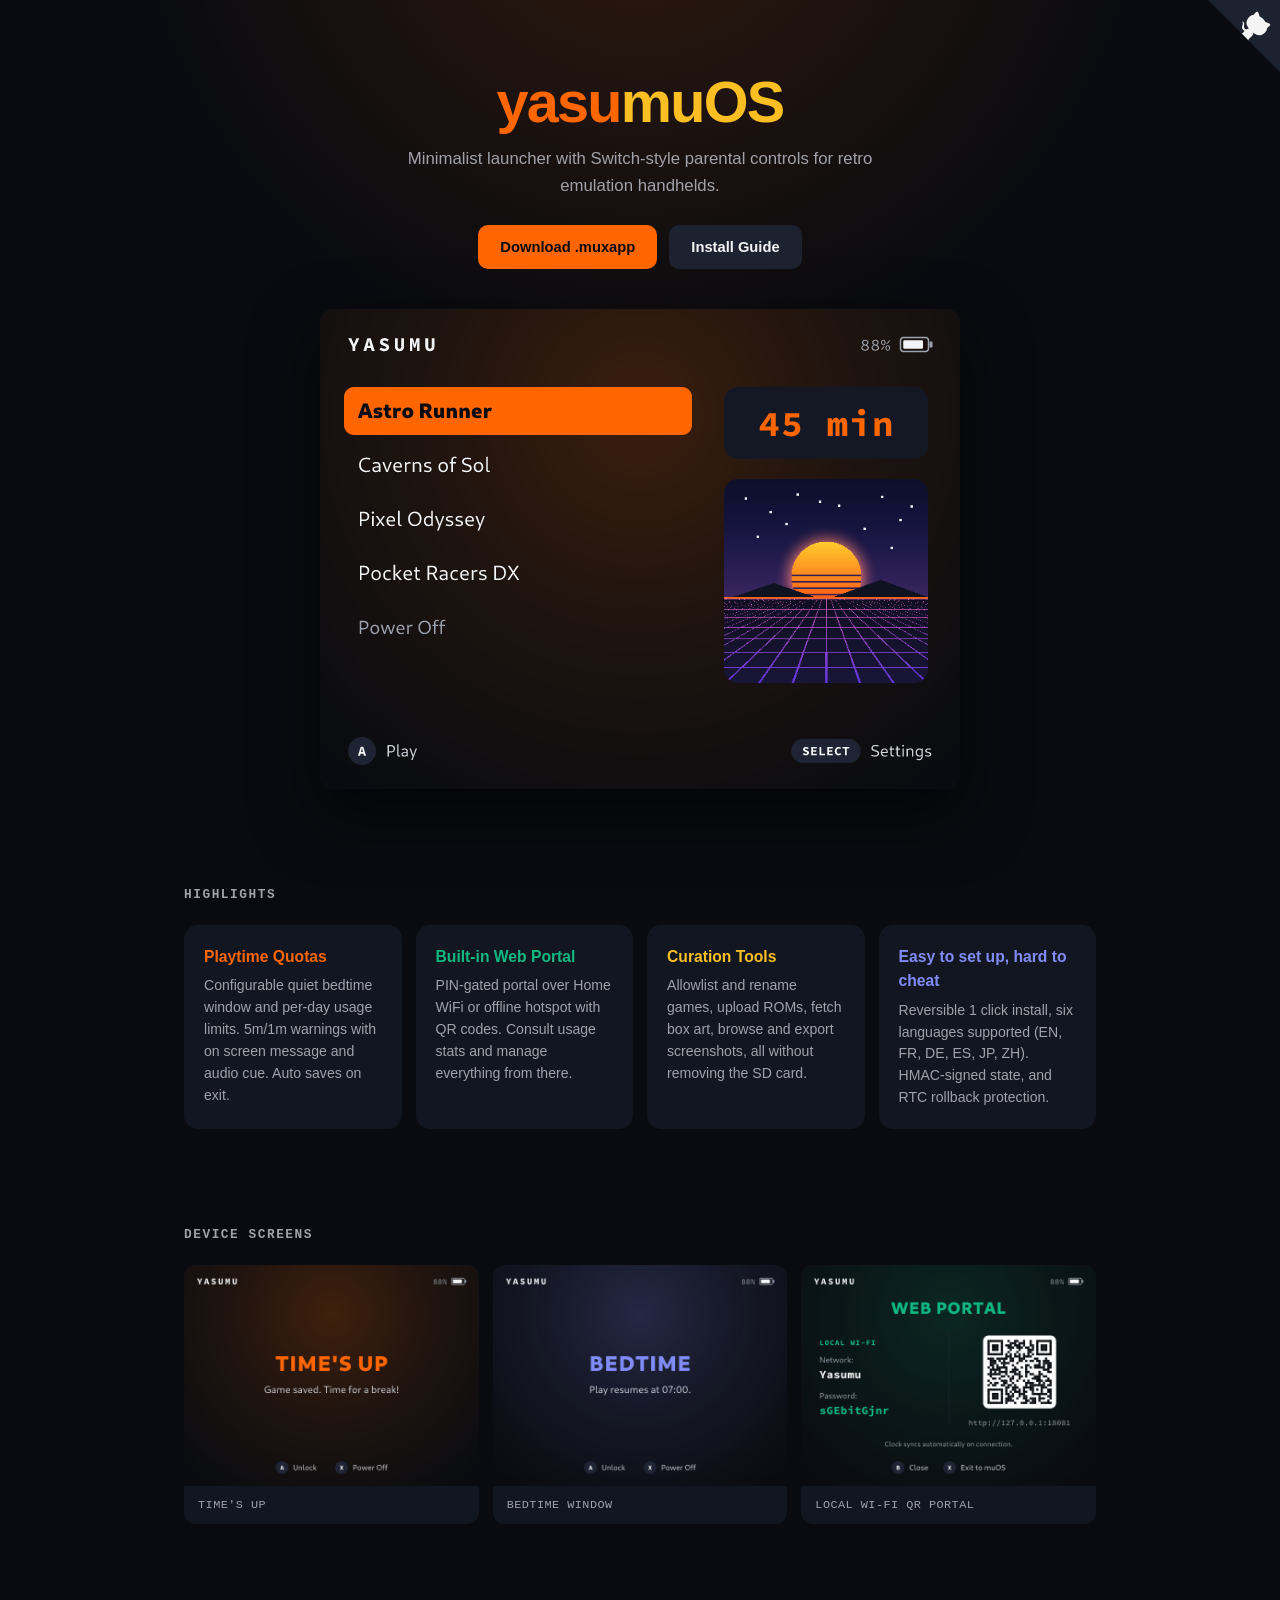
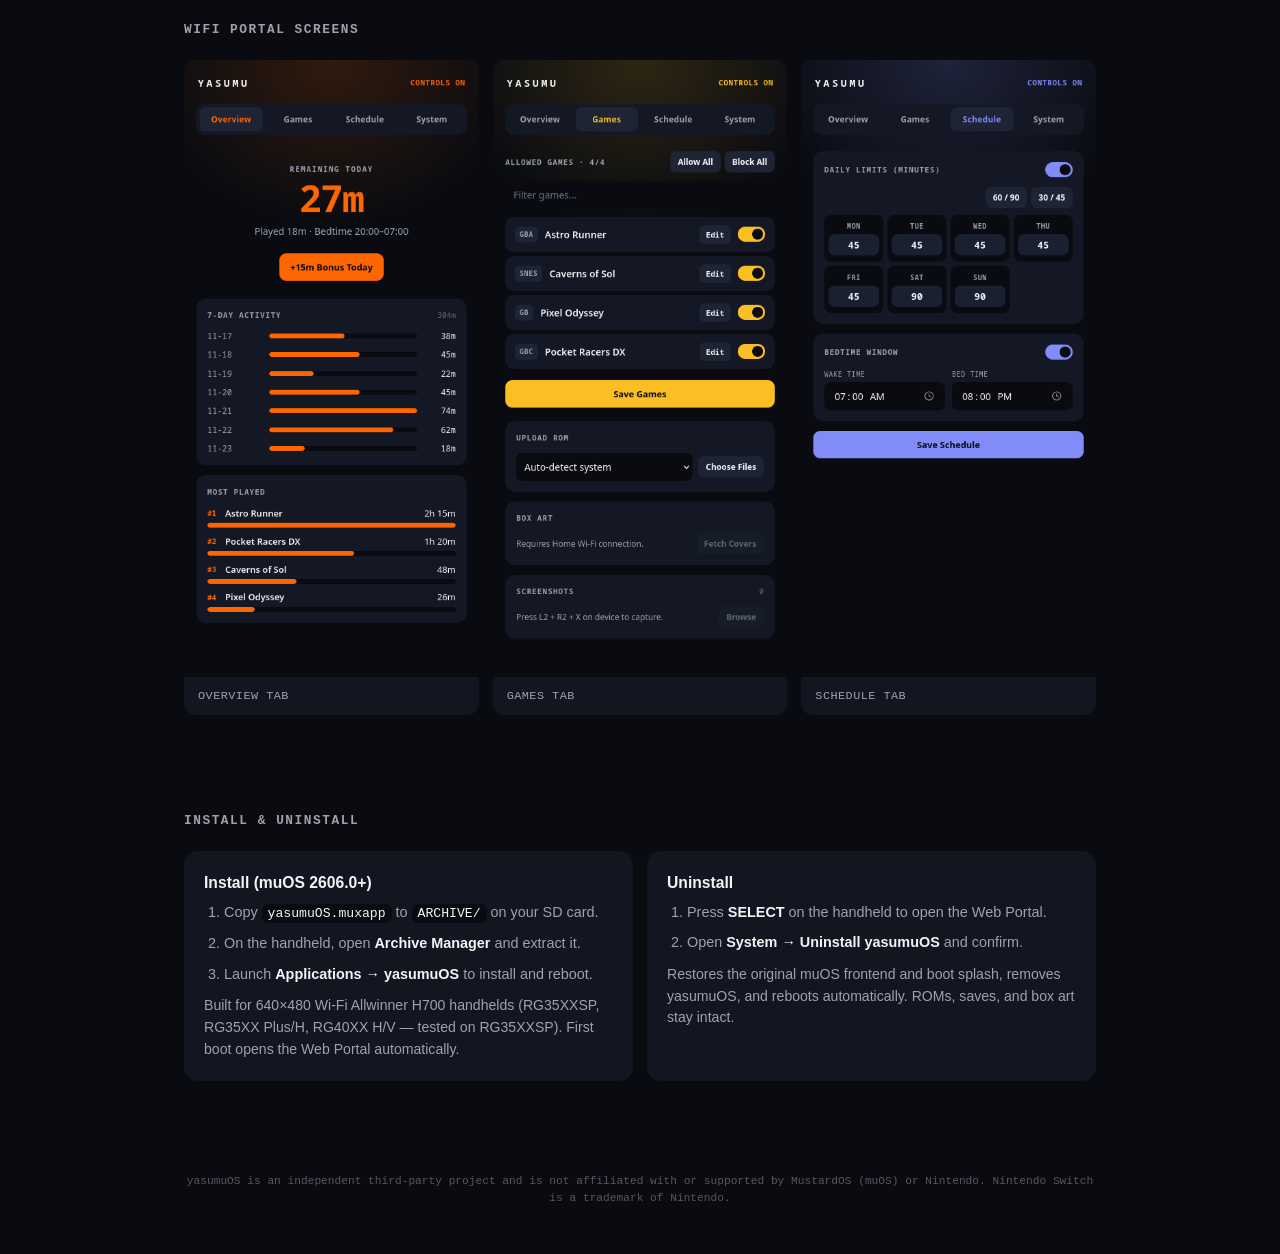
==== commit 09a75f0e: "Update index.html" ====
--- a/docs/index.html
+++ b/docs/index.html
@@ -292,15 +292,15 @@
     <div class="portal-grid">
       <figure class="shot">
         <img src="images/web-overview.png" alt="Web Portal Overview tab">
-        <figcaption>PORTAL · OVERVIEW</figcaption>
+        <figcaption>OVERVIEW TAB</figcaption>
       </figure>
       <figure class="shot">
         <img src="images/web-games.png" alt="Web Portal Games tab">
-        <figcaption>PORTAL · GAMES</figcaption>
+        <figcaption>GAMES TAB</figcaption>
       </figure>
       <figure class="shot">
         <img src="images/web-schedule.png" alt="Web Portal Schedule tab">
-        <figcaption>PORTAL · SCHEDULE</figcaption>
+        <figcaption>SCHEDULE TAB</figcaption>
       </figure>
     </div>
   </section>
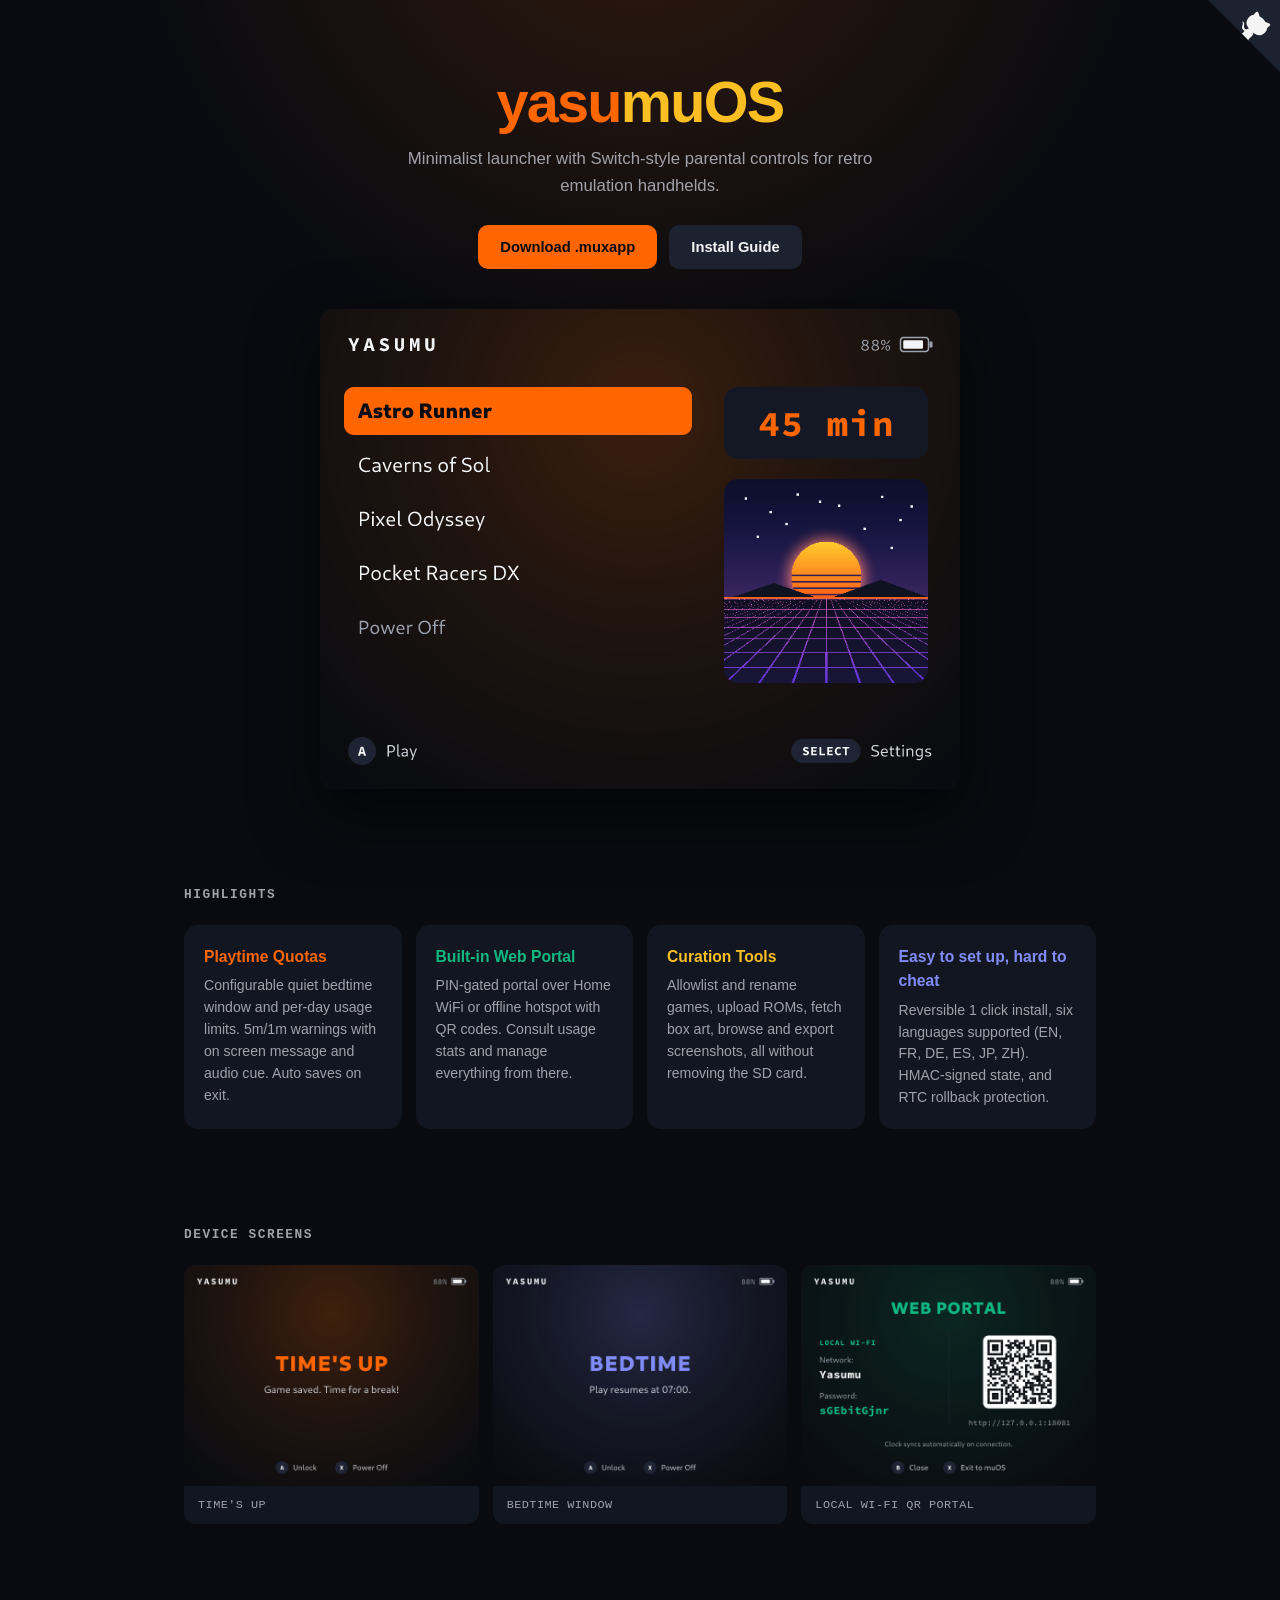
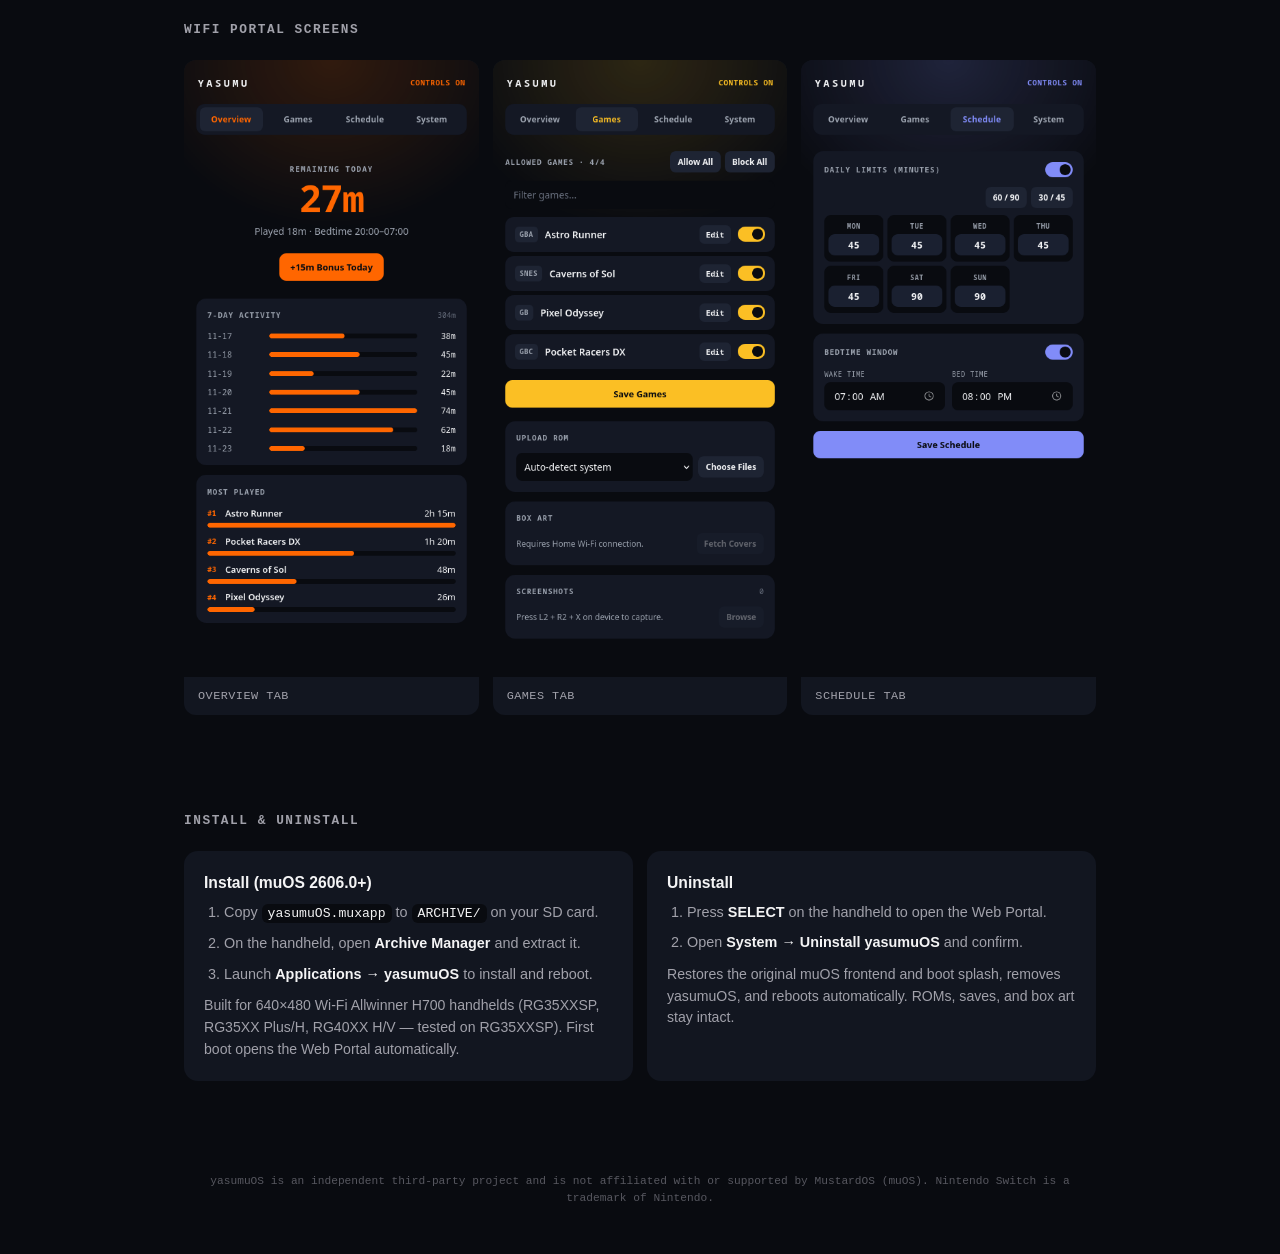
==== commit 1d8f34c1: "Update index.html" ====
--- a/docs/index.html
+++ b/docs/index.html
@@ -329,7 +329,7 @@
   </section>
 
   <footer>
-    <div style="margin-top:8px; font-size:0.7rem; opacity:0.75;">yasumuOS is an independent third-party project and is not affiliated with or supported by MustardOS (muOS) or Nintendo. Nintendo Switch is a trademark of Nintendo.</div>
+    <div style="margin-top:8px; font-size:0.7rem; opacity:0.75;">yasumuOS is an independent third-party project and is not affiliated with or supported by MustardOS (muOS). Nintendo Switch is a trademark of Nintendo.</div>
   </footer>
 </div>
 
